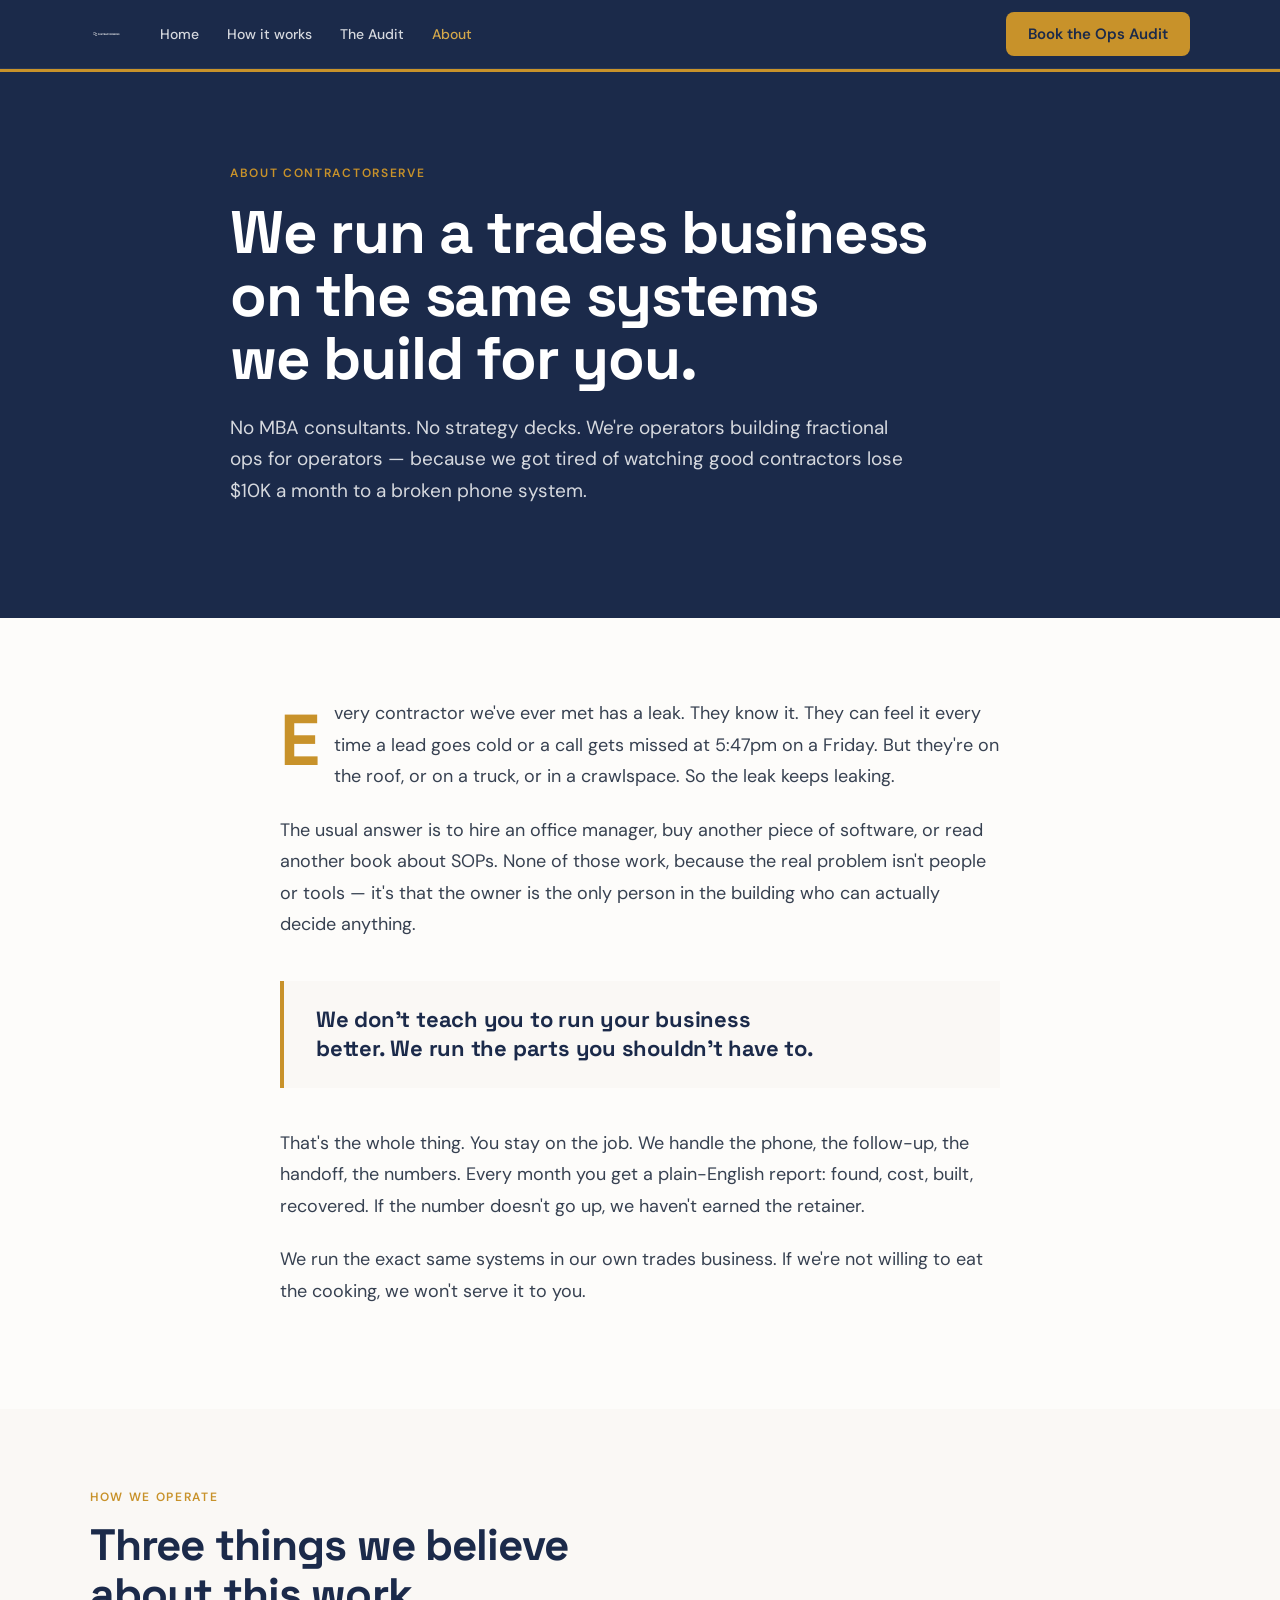
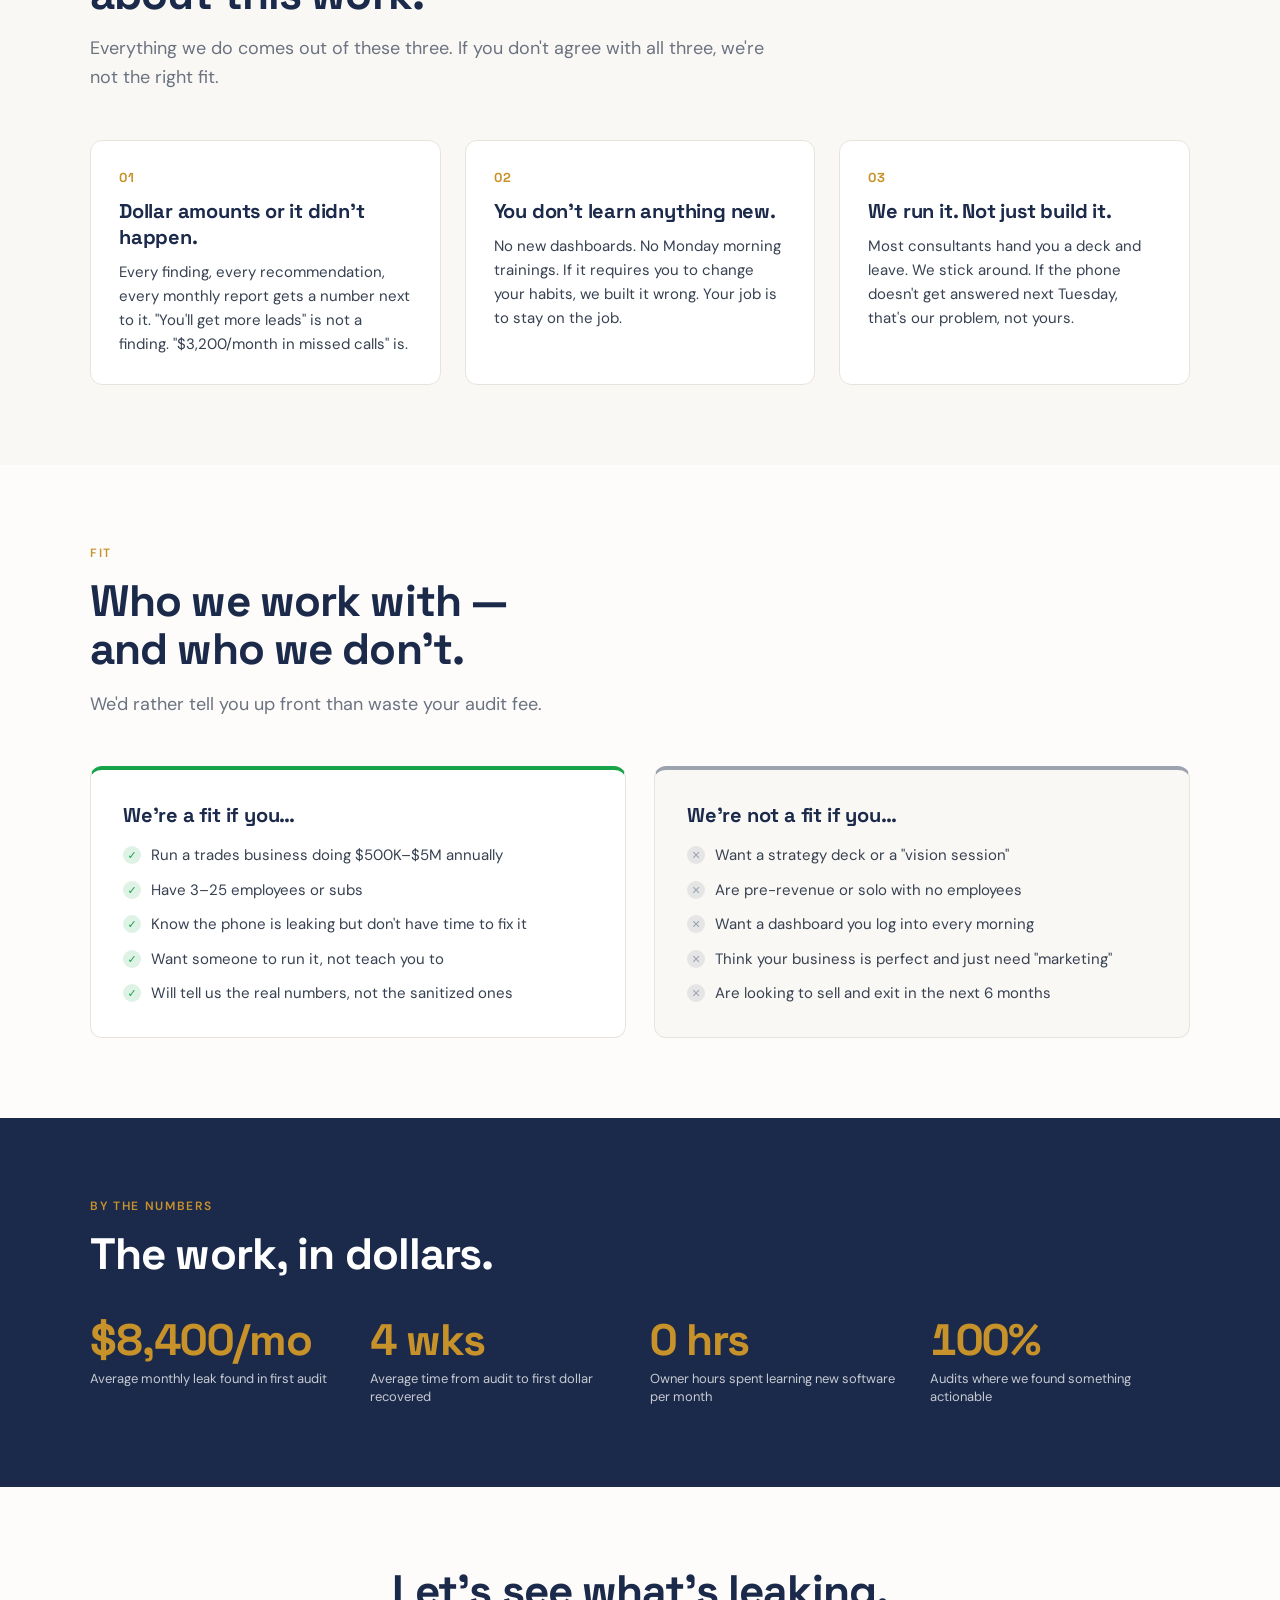
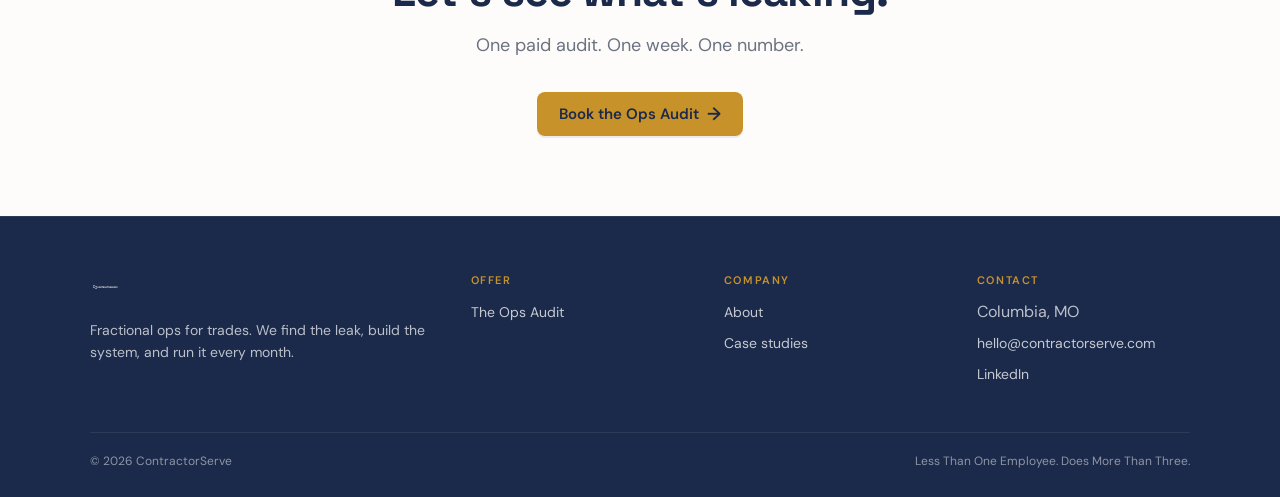
==== about.html @ bc0cdae5 "Rebuild as v2 multi-page site: ops-audit positioning, new brand Replaces the v1 single-page SPA (leg" ====
<!DOCTYPE html>
<html lang="en">
<head>
<meta charset="UTF-8">
<meta name="viewport" content="width=device-width, initial-scale=1">

<title>About — ContractorServe</title>
<meta name="description" content="Operators building fractional ops for operators. We run a trades business on the same systems we build for clients.">
<link rel="canonical" href="https://contractorserve.com/about.html">

<link rel="icon" type="image/svg+xml" href="/assets/logo-icon-gold.svg">
<link rel="apple-touch-icon" href="/assets/logo-icon-gold.png">

<meta property="og:type" content="website">
<meta property="og:title" content="About — ContractorServe">
<meta property="og:description" content="Operators building fractional ops for operators. We run a trades business on the same systems we build for clients.">
<meta property="og:url" content="https://contractorserve.com/about.html">
<meta property="og:image" content="https://contractorserve.com/assets/og-default.png">
<meta property="og:site_name" content="ContractorServe">

<meta name="twitter:card" content="summary_large_image">
<meta name="twitter:title" content="About — ContractorServe">
<meta name="twitter:description" content="Operators building fractional ops for operators. We run a trades business on the same systems we build for clients.">
<meta name="twitter:image" content="https://contractorserve.com/assets/og-default.png">

<meta name="theme-color" content="#1B2A4A">

<link rel="stylesheet" href="/colors_and_type.css">
<link rel="stylesheet" href="/_shared.css">
<style>
  .about-hero__inner { max-width: 820px; margin: 0 auto; }
  .about-hero h1 { font-family: var(--font-display); font-weight: 700; font-size: clamp(40px, 5.2vw, 60px); line-height: 1.05; letter-spacing: -0.02em; margin: 0 0 22px; color: #fff; text-wrap: balance; }
  .about-hero p.lede { font-size: 19px; line-height: 1.65; color: rgba(255,255,255,0.82); margin: 0; max-width: 680px; }

  .manifesto { max-width: 720px; margin: 0 auto; }
  .manifesto p { font-size: 18px; line-height: 1.75; color: var(--cs-text-dark); margin: 0 0 22px; }
  .manifesto p:first-of-type::first-letter { font-family: var(--font-display); font-weight: 700; font-size: 72px; line-height: 1; float: left; color: var(--cs-gold); margin: 6px 14px 0 0; }
  .manifesto blockquote { margin: 40px 0; padding: 24px 32px; border-left: 4px solid var(--cs-gold); background: var(--cs-cream); font-family: var(--font-display); font-weight: 700; font-size: 22px; line-height: 1.35; letter-spacing: -0.01em; color: var(--cs-navy); text-wrap: balance; }

  .principles { display: grid; grid-template-columns: repeat(3, 1fr); gap: 24px; }
  .principle { background: #fff; border: 1px solid var(--cs-stone); border-radius: 12px; padding: 28px; }
  .principle__num { font-family: var(--font-display); font-weight: 700; font-size: 13px; letter-spacing: 0.08em; color: var(--cs-gold); margin-bottom: 12px; }
  .principle__title { font-family: var(--font-display); font-weight: 700; font-size: 20px; color: var(--cs-navy); margin: 0 0 10px; letter-spacing: -0.01em; }
  .principle__desc { font-size: 15px; line-height: 1.6; color: var(--cs-text-dark); margin: 0; }

  .who { display: grid; grid-template-columns: 1fr 1fr; gap: 28px; }
  .who__col { background: #fff; border-radius: 12px; padding: 32px; border: 1px solid var(--cs-stone); }
  .who__col--yes { border-top: 4px solid var(--cs-success); }
  .who__col--no  { border-top: 4px solid var(--cs-text-muted); background: var(--cs-cream); }
  .who__head { font-family: var(--font-display); font-weight: 700; font-size: 20px; color: var(--cs-navy); margin: 0 0 16px; letter-spacing: -0.01em; }
  .who ul { list-style: none; padding: 0; margin: 0; display: grid; gap: 12px; }
  .who li { font-size: 15px; line-height: 1.5; display: flex; gap: 10px; align-items: flex-start; }
  .who .mark { flex-shrink: 0; width: 18px; height: 18px; border-radius: 50%; display: inline-flex; align-items: center; justify-content: center; font-size: 11px; font-weight: 700; margin-top: 2px; }
  .who__col--yes .mark { background: rgba(22,163,74,0.14); color: var(--cs-success); }
  .who__col--no  .mark { background: rgba(156,163,175,0.22); color: var(--cs-text-muted); }

  .stats { display: grid; grid-template-columns: repeat(4, 1fr); gap: 20px; }
  .stat { text-align: left; }
  .stat__val { font-family: var(--font-display); font-weight: 700; font-size: 44px; line-height: 1; letter-spacing: -0.02em; color: var(--cs-gold); font-variant-numeric: tabular-nums; margin-bottom: 8px; }
  .stat__lbl { font-size: 13px; color: rgba(255,255,255,0.75); line-height: 1.4; }

  @media (max-width: 900px) {
    .principles, .who, .stats { grid-template-columns: 1fr; }
  }
</style>
</head>
<body>

<div id="nav-slot"></div>

<section class="hero about-hero">
  <div class="about-hero__inner">
    <div class="overline">About ContractorServe</div>
    <h1>We run a trades business on the same systems we build for you.</h1>
    <p class="lede">No MBA consultants. No strategy decks. We're operators building fractional ops for operators — because we got tired of watching good contractors lose $10K a month to a broken phone system.</p>
  </div>
</section>

<section class="sec">
  <div class="container">
    <div class="manifesto">
      <p>Every contractor we've ever met has a leak. They know it. They can feel it every time a lead goes cold or a call gets missed at 5:47pm on a Friday. But they're on the roof, or on a truck, or in a crawlspace. So the leak keeps leaking.</p>
      <p>The usual answer is to hire an office manager, buy another piece of software, or read another book about SOPs. None of those work, because the real problem isn't people or tools — it's that the owner is the only person in the building who can actually decide anything.</p>
      <blockquote>We don't teach you to run your business better. We run the parts you shouldn't have to.</blockquote>
      <p>That's the whole thing. You stay on the job. We handle the phone, the follow-up, the handoff, the numbers. Every month you get a plain-English report: found, cost, built, recovered. If the number doesn't go up, we haven't earned the retainer.</p>
      <p>We run the exact same systems in our own trades business. If we're not willing to eat the cooking, we won't serve it to you.</p>
    </div>
  </div>
</section>

<section class="sec sec--cream">
  <div class="container">
    <div class="sec-overline">How we operate</div>
    <h2 class="sec-title">Three things we believe about this work.</h2>
    <p class="sec-sub">Everything we do comes out of these three. If you don't agree with all three, we're not the right fit.</p>
    <div class="principles">
      <div class="principle">
        <div class="principle__num">01</div>
        <h3 class="principle__title">Dollar amounts or it didn't happen.</h3>
        <p class="principle__desc">Every finding, every recommendation, every monthly report gets a number next to it. "You'll get more leads" is not a finding. "$3,200/month in missed calls" is.</p>
      </div>
      <div class="principle">
        <div class="principle__num">02</div>
        <h3 class="principle__title">You don't learn anything new.</h3>
        <p class="principle__desc">No new dashboards. No Monday morning trainings. If it requires you to change your habits, we built it wrong. Your job is to stay on the job.</p>
      </div>
      <div class="principle">
        <div class="principle__num">03</div>
        <h3 class="principle__title">We run it. Not just build it.</h3>
        <p class="principle__desc">Most consultants hand you a deck and leave. We stick around. If the phone doesn't get answered next Tuesday, that's our problem, not yours.</p>
      </div>
    </div>
  </div>
</section>

<section class="sec">
  <div class="container">
    <div class="sec-overline">Fit</div>
    <h2 class="sec-title">Who we work with — and who we don't.</h2>
    <p class="sec-sub">We'd rather tell you up front than waste your audit fee.</p>
    <div class="who">
      <div class="who__col who__col--yes">
        <h3 class="who__head">We're a fit if you…</h3>
        <ul>
          <li><span class="mark">✓</span>Run a trades business doing $500K–$5M annually</li>
          <li><span class="mark">✓</span>Have 3–25 employees or subs</li>
          <li><span class="mark">✓</span>Know the phone is leaking but don't have time to fix it</li>
          <li><span class="mark">✓</span>Want someone to run it, not teach you to</li>
          <li><span class="mark">✓</span>Will tell us the real numbers, not the sanitized ones</li>
        </ul>
      </div>
      <div class="who__col who__col--no">
        <h3 class="who__head">We're not a fit if you…</h3>
        <ul>
          <li><span class="mark">✕</span>Want a strategy deck or a "vision session"</li>
          <li><span class="mark">✕</span>Are pre-revenue or solo with no employees</li>
          <li><span class="mark">✕</span>Want a dashboard you log into every morning</li>
          <li><span class="mark">✕</span>Think your business is perfect and just need "marketing"</li>
          <li><span class="mark">✕</span>Are looking to sell and exit in the next 6 months</li>
        </ul>
      </div>
    </div>
  </div>
</section>

<section class="sec sec--navy">
  <div class="container">
    <div class="sec-overline" style="color: var(--cs-gold);">By the numbers</div>
    <h2 class="sec-title">The work, in dollars.</h2>
    <div class="stats" style="margin-top: 40px;">
      <div class="stat">
        <div class="stat__val">$8,400/mo</div>
        <div class="stat__lbl">Average monthly leak found in first audit</div>
      </div>
      <div class="stat">
        <div class="stat__val">4 wks</div>
        <div class="stat__lbl">Average time from audit to first dollar recovered</div>
      </div>
      <div class="stat">
        <div class="stat__val">0 hrs</div>
        <div class="stat__lbl">Owner hours spent learning new software per month</div>
      </div>
      <div class="stat">
        <div class="stat__val">100%</div>
        <div class="stat__lbl">Audits where we found something actionable</div>
      </div>
    </div>
  </div>
</section>

<section class="sec">
  <div class="container" style="text-align: center;">
    <h2 class="sec-title" style="margin: 0 auto 16px;">Let's see what's leaking.</h2>
    <p class="sec-sub" style="margin: 0 auto 32px;">One paid audit. One week. One number.</p>
    <button class="btn btn--primary" onclick="book()">Book the Ops Audit <span style="font-size:18px;line-height:1">→</span></button>
  </div>
</section>

<div id="footer-slot"></div>

<script src="/_chrome.js"></script>
<script>renderChrome('about');</script>
</body>
</html>
---- colors_and_type.css ----
/* ==========================================================================
   ContractorServe Design System — Core Tokens
   Colors + Type + Spacing + Radii + Shadows
   Source of truth: ContractorServe_StyleGuide_v2.pdf (April 2026)
   ========================================================================== */

/* Google Fonts — loaded via README index.html / any consuming file.
   Archivo Black is LOCKED to the logo wordmark only — never used for UI. */
@import url('https://fonts.googleapis.com/css2?family=Archivo+Black&family=Space+Grotesk:wght@500;600;700&family=DM+Sans:wght@400;500;600;700&display=swap');

:root {
  /* ---------- PRIMARY COLORS ---------- */
  --cs-navy:         #1B2A4A;  /* Dominant. Nav, footers, hero, headers, primary text on light */
  --cs-gold:         #C8922A;  /* ACCENT ONLY. CTAs, dollar callouts, highlights. Never a fill. */

  /* ---------- NEUTRALS / SURFACES ---------- */
  --cs-navy-light:   #243556;  /* Hover states on navy, secondary nav */
  --cs-gold-light:   #D4A84A;  /* Hover on gold CTAs */
  --cs-cream:        #FAF8F5;  /* Section backgrounds, cards */
  --cs-warm-white:   #FDFCFA;  /* Page background. NEVER pure white. */
  --cs-stone:        #E8E4DD;  /* Borders, dividers, muted backgrounds */

  /* ---------- TEXT ---------- */
  --cs-text-dark:    #374151;  /* Body copy. NEVER pure black. */
  --cs-text-light:   #6B7280;  /* Secondary text, captions */
  --cs-text-muted:   #9CA3AF;  /* Timestamps, footnotes, disclaimers */

  /* ---------- SEMANTIC (reports, dashboards — NOT decorative) ---------- */
  --cs-success:      #16A34A;  /* Recovered revenue, positive results */
  --cs-warning:      #F59E0B;  /* At-risk, caution */
  --cs-danger:       #DC2626;  /* Leaks, critical issues, "without ContractorServe" */
  --cs-info:         #2563EB;  /* Informational, neutral callouts */

  /* ---------- SEMANTIC ALIASES (foreground / background) ---------- */
  --fg-1:            var(--cs-navy);        /* Primary display text on light */
  --fg-2:            var(--cs-text-dark);   /* Body */
  --fg-3:            var(--cs-text-light);  /* Secondary */
  --fg-4:            var(--cs-text-muted);  /* Tertiary */
  --fg-accent:       var(--cs-gold);
  --fg-on-navy:      #FFFFFF;               /* White is OK as a foreground on navy */

  --bg-page:         var(--cs-warm-white);
  --bg-section:      var(--cs-cream);
  --bg-card:         #FFFFFF;               /* Cards may be true white for contrast on cream */
  --bg-navy:         var(--cs-navy);
  --bg-muted:        var(--cs-stone);

  --border:          var(--cs-stone);
  --border-strong:   #D6D1C8;

  /* ---------- TYPE FAMILIES ---------- */
  --font-logo:       'Archivo Black', 'Arial Black', sans-serif; /* LOGO LOCKUP ONLY */
  --font-display:    'Space Grotesk', 'Inter', system-ui, sans-serif;
  --font-body:       'DM Sans', 'Inter', system-ui, -apple-system, sans-serif;
  --font-mono:       ui-monospace, 'SF Mono', Menlo, Consolas, monospace;

  /* ---------- TYPE SCALE (desktop defaults) ---------- */
  --fs-hero:         clamp(48px, 6vw, 80px);   /* Hero headline */
  --fs-page-title:   clamp(36px, 4vw, 56px);   /* Page title */
  --fs-section:      clamp(28px, 3vw, 40px);   /* Section title */
  --fs-card-title:   22px;                     /* Card title */
  --fs-body-lg:      19px;                     /* Intro / lead copy */
  --fs-body:         16px;                     /* Default body */
  --fs-small:        14px;                     /* Caption */
  --fs-label:        12px;                     /* Overline / label */
  --fs-dollar:       clamp(56px, 7vw, 72px);   /* Leak / recovery callout numbers */

  /* ---------- LINE HEIGHTS ---------- */
  --lh-tight:        1.05;   /* Hero */
  --lh-display:      1.12;   /* Titles */
  --lh-body:         1.6;    /* Body */
  --lh-loose:        1.7;    /* Long-form */

  /* ---------- LETTER SPACING ---------- */
  --tracking-display: -0.02em;
  --tracking-title:   -0.01em;
  --tracking-body:    0;
  --tracking-label:   0.12em;  /* UPPERCASE labels / overlines */

  /* ---------- SPACING ---------- */
  --space-1:  4px;
  --space-2:  8px;
  --space-3:  12px;
  --space-4:  16px;
  --space-5:  24px;
  --space-6:  32px;
  --space-7:  40px;
  --space-8:  48px;
  --space-9:  64px;
  --space-10: 80px;

  /* Layout */
  --content-max:     1100px;  /* Default max width */
  --content-text:    900px;   /* Text-heavy */
  --content-read:    700px;   /* Long-form reading */
  --section-pad-y:   80px;    /* Desktop */
  --section-pad-y-m: 48px;    /* Mobile */
  --section-pad-x:   24px;
  --card-gap:        24px;
  --component-gap:   48px;

  /* ---------- RADII ---------- */
  --radius-sm:   6px;   /* Small surfaces */
  --radius-btn:  8px;   /* Buttons */
  --radius-md:   12px;  /* Cards */
  --radius-lg:   16px;  /* Large containers */

  /* ---------- SHADOWS ---------- */
  /* Minimal, no cinematic blurs. Use navy-tinted at low opacity. */
  --shadow-sm:  0 1px 2px rgba(27, 42, 74, 0.06);
  --shadow-md:  0 4px 12px rgba(27, 42, 74, 0.08);
  --shadow-lg:  0 12px 32px rgba(27, 42, 74, 0.12);
  --shadow-cta: 0 2px 0 rgba(27, 42, 74, 0.08);  /* Flat press-style for gold CTAs */

  /* ---------- MOTION ---------- */
  --ease-out:    cubic-bezier(0.22, 0.61, 0.36, 1);
  --ease-in-out: cubic-bezier(0.65, 0, 0.35, 1);
  --dur-fast:    120ms;
  --dur-base:    180ms;
  --dur-slow:    280ms;
}

/* ==========================================================================
   BASE ELEMENT STYLES — opt-in by adding `class="cs"` to a root element
   ========================================================================== */

.cs, .cs * { box-sizing: border-box; }

.cs {
  font-family: var(--font-body);
  font-size: var(--fs-body);
  line-height: var(--lh-body);
  color: var(--fg-2);
  background: var(--bg-page);
  -webkit-font-smoothing: antialiased;
  -moz-osx-font-smoothing: grayscale;
}

/* Headings — Space Grotesk Bold. Sentence case, tight tracking. */
.cs h1, .cs .h1,
.cs h2, .cs .h2,
.cs h3, .cs .h3,
.cs h4, .cs .h4 {
  font-family: var(--font-display);
  font-weight: 700;
  color: var(--fg-1);
  letter-spacing: var(--tracking-display);
  line-height: var(--lh-display);
  margin: 0 0 var(--space-4);
  text-wrap: balance;
}

.cs h1, .cs .h1 { font-size: var(--fs-hero); line-height: var(--lh-tight); }
.cs h2, .cs .h2 { font-size: var(--fs-page-title); }
.cs h3, .cs .h3 { font-size: var(--fs-section); }
.cs h4, .cs .h4 { font-size: var(--fs-card-title); letter-spacing: var(--tracking-title); }

.cs p { margin: 0 0 var(--space-4); text-wrap: pretty; }
.cs .body-lg { font-size: var(--fs-body-lg); line-height: var(--lh-loose); }
.cs .body    { font-size: var(--fs-body); }
.cs .small   { font-size: var(--fs-small); color: var(--fg-3); }
.cs .muted   { color: var(--fg-4); }

/* Overline / label — UPPERCASE, letter-spaced, DM Sans 600 */
.cs .label, .cs .overline {
  font-family: var(--font-body);
  font-size: var(--fs-label);
  font-weight: 600;
  letter-spacing: var(--tracking-label);
  text-transform: uppercase;
  color: var(--fg-3);
}

/* Dollar callout — the signature v2 typographic role */
.cs .dollar {
  font-family: var(--font-display);
  font-weight: 700;
  font-size: var(--fs-dollar);
  line-height: 1;
  letter-spacing: var(--tracking-display);
  color: var(--fg-1);
  font-variant-numeric: tabular-nums;
}
.cs .dollar--leak     { color: var(--cs-danger); }
.cs .dollar--recovery { color: var(--cs-success); }
.cs .dollar--gold     { color: var(--cs-gold); }

/* Links */
.cs a {
  color: var(--cs-navy);
  text-decoration: underline;
  text-decoration-thickness: 1.5px;
  text-underline-offset: 3px;
  transition: color var(--dur-fast) var(--ease-out);
}
.cs a:hover { color: var(--cs-gold); }

/* Selection */
.cs ::selection { background: var(--cs-gold); color: var(--cs-navy); }

/* ==========================================================================
   REUSABLE UTILITY CLASSES
   ========================================================================== */

.cs-container       { max-width: var(--content-max); margin: 0 auto; padding: 0 var(--section-pad-x); }
.cs-container--text { max-width: var(--content-text); margin: 0 auto; padding: 0 var(--section-pad-x); }
.cs-container--read { max-width: var(--content-read); margin: 0 auto; padding: 0 var(--section-pad-x); }

.cs-section       { padding: var(--section-pad-y) 0; }
.cs-section--navy { background: var(--bg-navy); color: var(--fg-on-navy); }
.cs-section--navy h1, .cs-section--navy h2, .cs-section--navy h3, .cs-section--navy h4 { color: var(--fg-on-navy); }
.cs-section--cream { background: var(--bg-section); }
---- _shared.css ----
/* ==========================================================================
   ContractorServe website — shared chrome + primitives
   Loaded by every page under ui_kits/website/
   ========================================================================== */

html, body { margin: 0; padding: 0; background: var(--cs-warm-white); font-family: var(--font-body); color: var(--cs-text-dark); -webkit-font-smoothing: antialiased; }
*, *::before, *::after { box-sizing: border-box; }
a { text-decoration: none; color: inherit; }
button { font-family: inherit; cursor: pointer; border: none; background: none; }

/* NAV */
.nav { position: sticky; top: 0; z-index: 50; background: var(--cs-navy); min-height: 68px; padding: 0 24px; border-bottom: 1px solid rgba(255,255,255,0.06); }
.nav__inner { max-width: 1100px; margin: 0 auto; display: flex; align-items: center; justify-content: space-between; height: 68px; }
.nav__left { display: flex; align-items: center; gap: 40px; }
.nav__logo { height: 30px; display: block; }
.nav__links { display: flex; gap: 28px; }
.nav__link { color: rgba(255,255,255,0.82); font-size: 14px; font-weight: 500; padding: 6px 0; transition: color 120ms ease; }
.nav__link:hover, .nav__link.is-active { color: var(--cs-gold-light); }

/* BUTTONS */
.btn { display: inline-flex; align-items: center; gap: 8px; font-family: var(--font-body); font-weight: 600; font-size: 15px; padding: 13px 22px; border-radius: 8px; line-height: 1.2; transition: background 120ms ease, color 120ms ease; }
.btn--primary { background: var(--cs-gold); color: var(--cs-navy); box-shadow: 0 2px 0 rgba(27,42,74,0.08); }
.btn--primary:hover { background: var(--cs-gold-light); }
.btn--secondary { background: transparent; color: var(--cs-navy); border: 2px solid var(--cs-gold); padding: 11px 20px; }
.btn--secondary:hover { background: var(--cs-gold); }
.btn--secondary-light { background: transparent; color: #fff; border: 2px solid var(--cs-gold); padding: 11px 20px; }
.btn--secondary-light:hover { background: var(--cs-gold); color: var(--cs-navy); }
.btn--ghost-light { background: transparent; color: rgba(255,255,255,0.85); padding: 11px 20px; font-weight: 600; }
.btn--ghost-light:hover { color: var(--cs-gold-light); }

/* HERO (dark navy) */
.hero { background: var(--cs-navy); color: #fff; padding: 96px 24px 112px; position: relative; overflow: hidden; }
.hero::before { content: ''; position: absolute; top: 0; left: 0; right: 0; height: 3px; background: var(--cs-gold); }
.overline { font-size: 12px; font-weight: 600; letter-spacing: 0.14em; text-transform: uppercase; color: var(--cs-gold); margin-bottom: 20px; }

/* SECTIONS */
.sec { padding: 80px 24px; }
.sec--cream { background: var(--cs-cream); }
.sec--navy { background: var(--cs-navy); color: #fff; }
.container { max-width: 1100px; margin: 0 auto; }
.container--narrow { max-width: 820px; margin: 0 auto; }
.sec-overline { font-size: 12px; font-weight: 600; letter-spacing: 0.14em; text-transform: uppercase; color: var(--cs-gold); margin-bottom: 16px; }
.sec-title { font-family: var(--font-display); font-weight: 700; font-size: clamp(30px, 3.6vw, 44px); line-height: 1.1; letter-spacing: -0.02em; color: var(--cs-navy); margin: 0 0 16px; text-wrap: balance; max-width: 800px; }
.sec--navy .sec-title { color: #fff; }
.sec-sub { font-size: 18px; line-height: 1.6; color: var(--cs-text-light); max-width: 680px; margin: 0 0 48px; }
.sec--navy .sec-sub { color: rgba(255,255,255,0.75); }

/* FOOTER */
.footer { background: var(--cs-navy); color: rgba(255,255,255,0.7); padding: 56px 24px 28px; border-top: 1px solid rgba(255,255,255,0.08); }
.footer__grid { max-width: 1100px; margin: 0 auto; display: grid; grid-template-columns: 1.6fr 1fr 1fr 1fr; gap: 40px; }
.footer__logo { height: 28px; display: block; margin-bottom: 18px; }
.footer__about { font-size: 14px; line-height: 1.6; margin: 0; max-width: 340px; }
.footer__colhead { font-size: 11px; font-weight: 600; letter-spacing: 0.14em; text-transform: uppercase; color: var(--cs-gold); margin-bottom: 14px; }
.footer__list { list-style: none; padding: 0; margin: 0; display: grid; gap: 10px; }
.footer__list a { color: rgba(255,255,255,0.75); font-size: 14px; transition: color 120ms ease; }
.footer__list a:hover { color: var(--cs-gold-light); }
.footer__bottom { max-width: 1100px; margin: 48px auto 0; padding-top: 20px; border-top: 1px solid rgba(255,255,255,0.08); display: flex; justify-content: space-between; font-size: 12px; color: rgba(255,255,255,0.5); }

/* TOAST */
.toast { position: fixed; top: 20px; right: 20px; z-index: 100; background: var(--cs-navy); color: #fff; padding: 14px 36px 14px 20px; border-radius: 8px; box-shadow: 0 12px 32px rgba(27,42,74,0.22); font-size: 14px; max-width: 340px; border-left: 3px solid var(--cs-gold); animation: slideIn 200ms cubic-bezier(0.22,0.61,0.36,1); }
.toast__lbl { color: var(--cs-gold); font-size: 11px; font-weight: 600; letter-spacing: 0.12em; text-transform: uppercase; margin-bottom: 4px; }
.toast__close { position: absolute; top: 8px; right: 10px; background: transparent; color: rgba(255,255,255,0.6); font-size: 16px; cursor: pointer; padding: 0; border: none; }
@keyframes slideIn { from { transform: translateY(-8px); opacity: 0; } to { transform: translateY(0); opacity: 1; } }

/* RESPONSIVE */
@media (max-width: 900px) {
  .hero { padding: 64px 24px 72px; }
  .footer__grid { grid-template-columns: 1fr; }
  .nav__links { display: none; }
  .sec { padding: 56px 24px; }
}
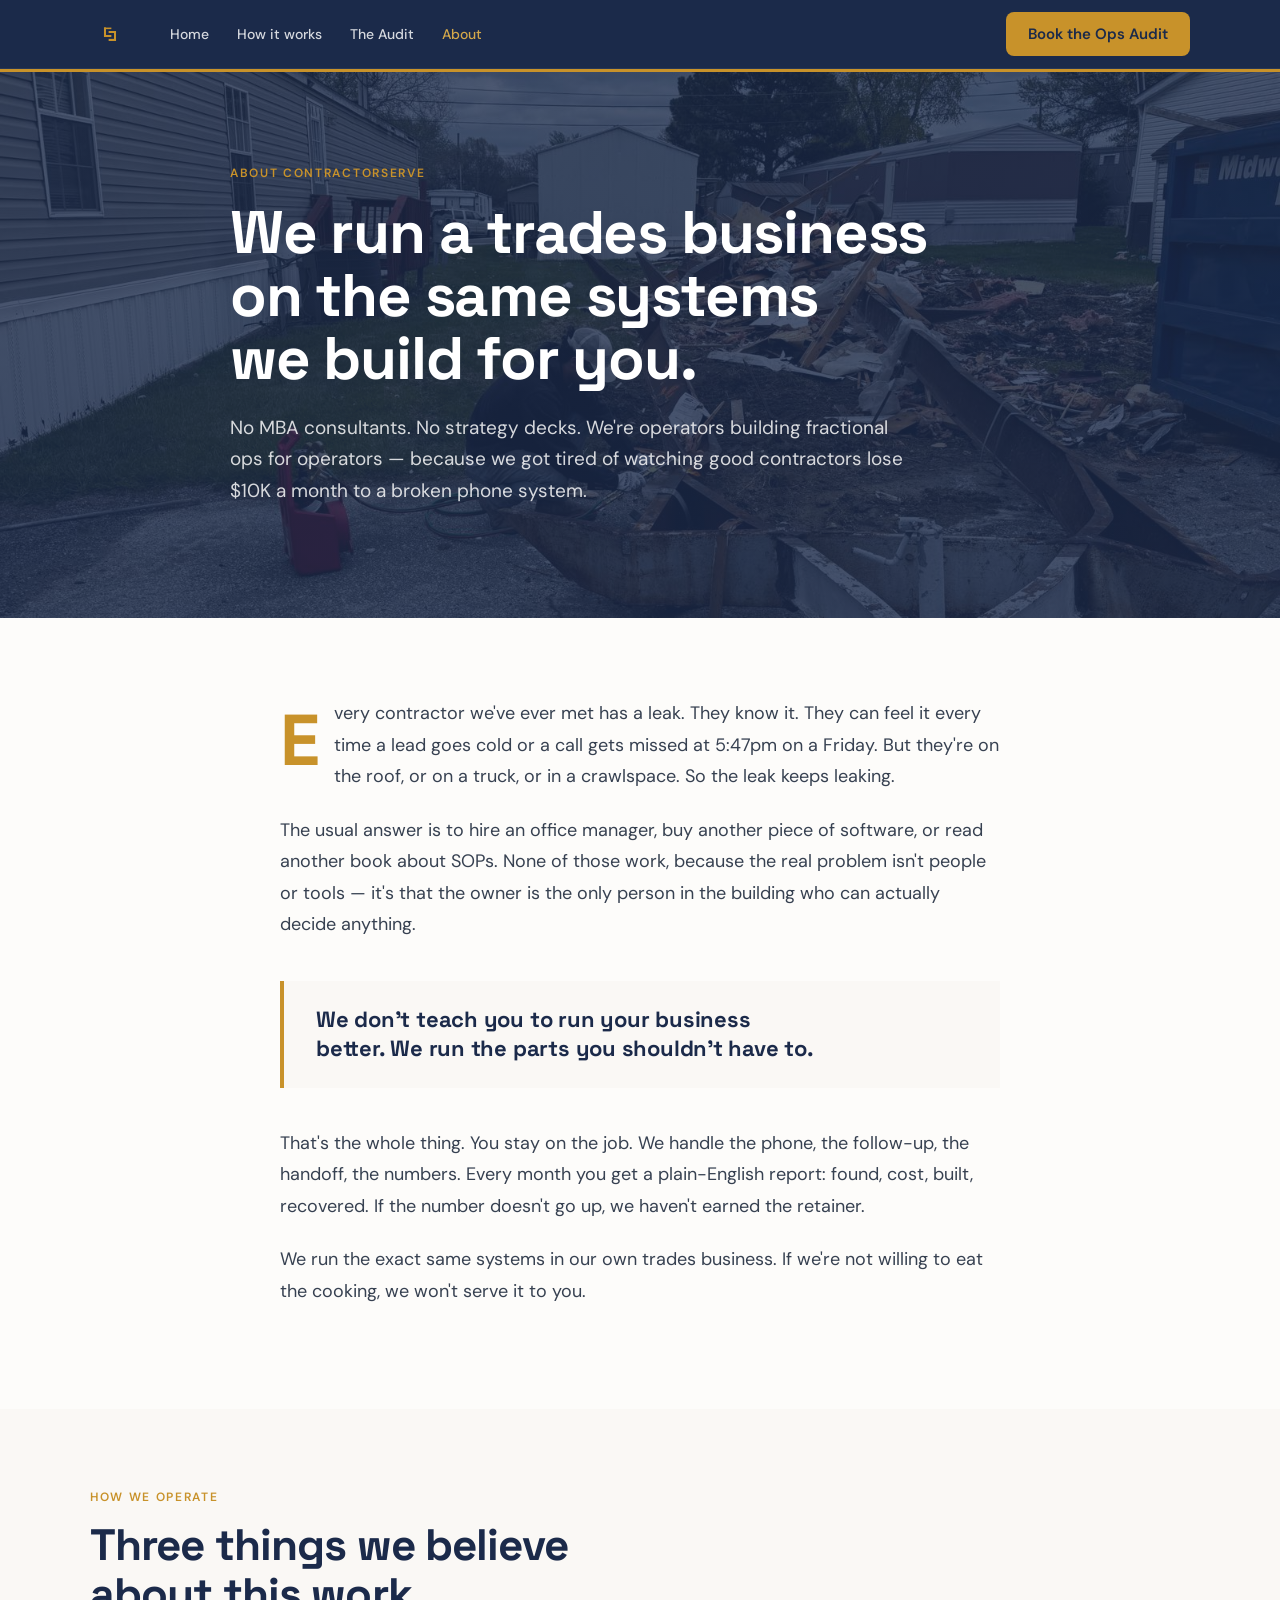
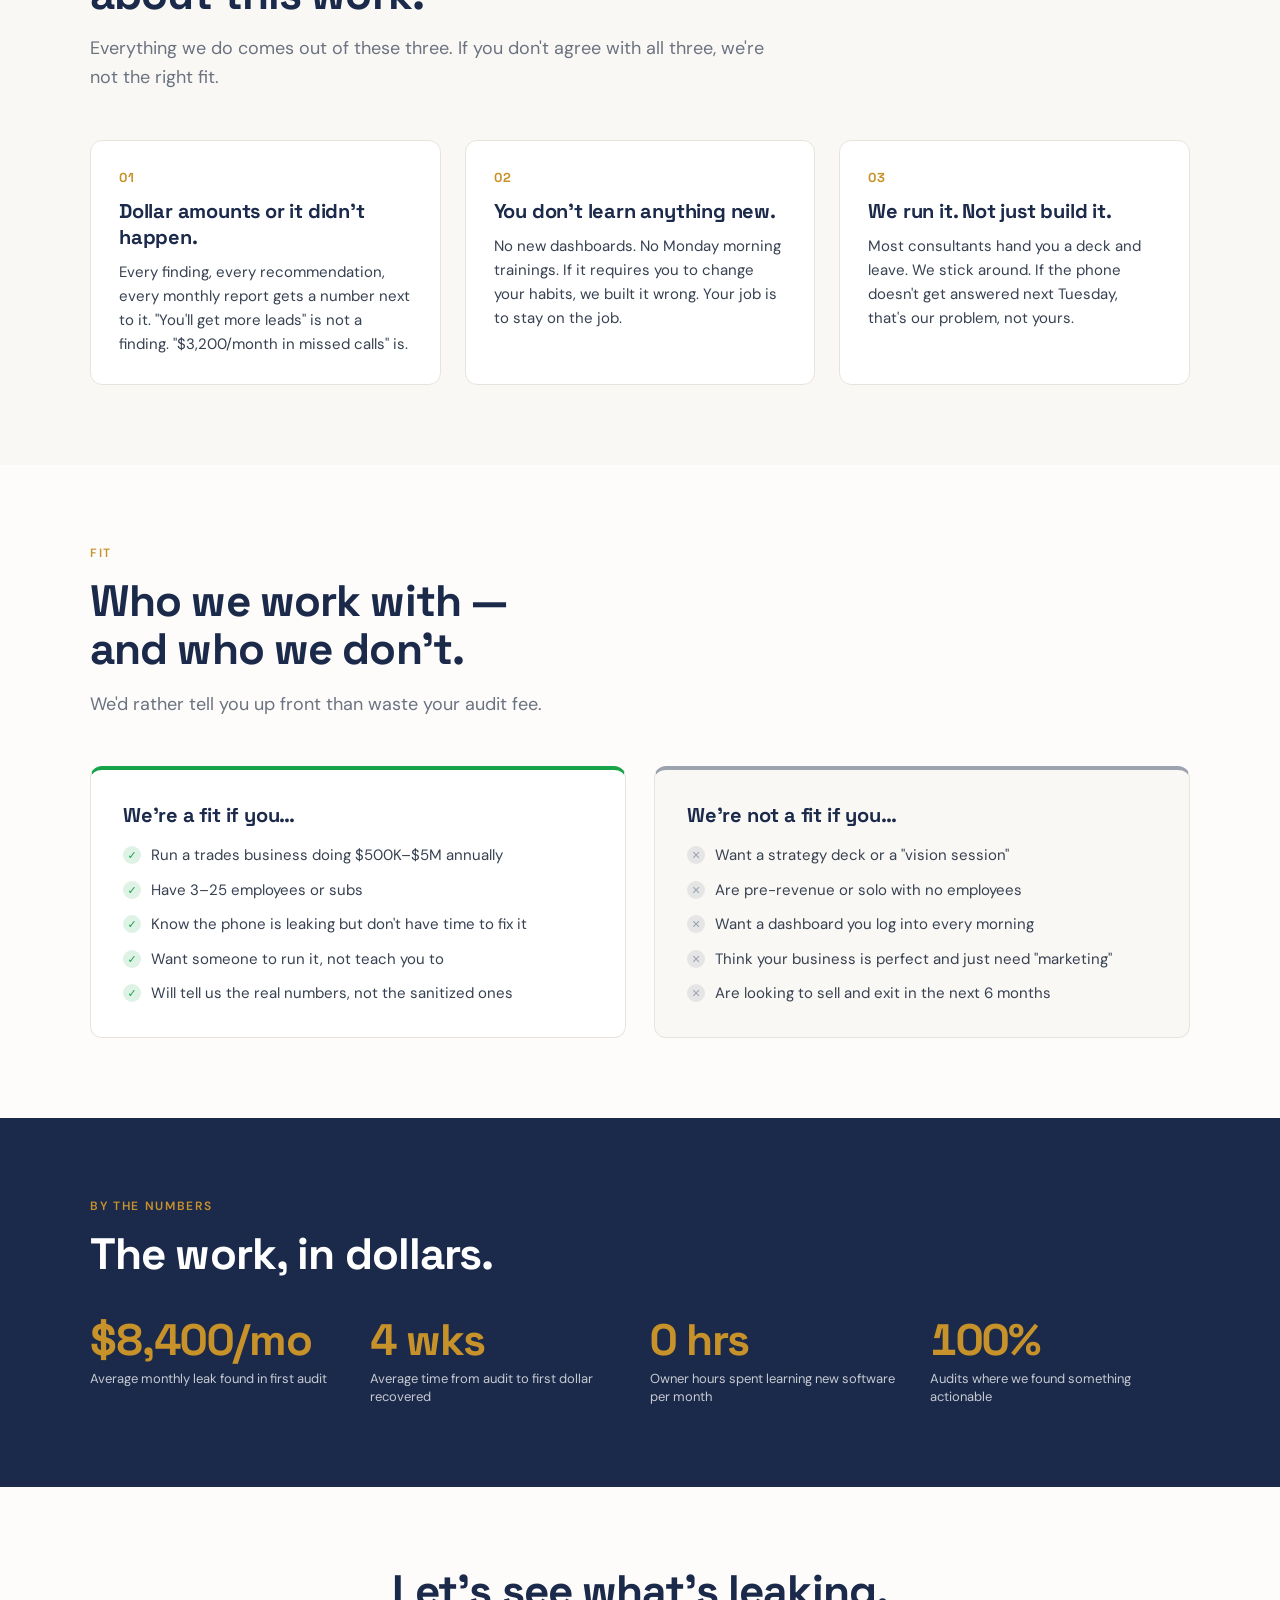
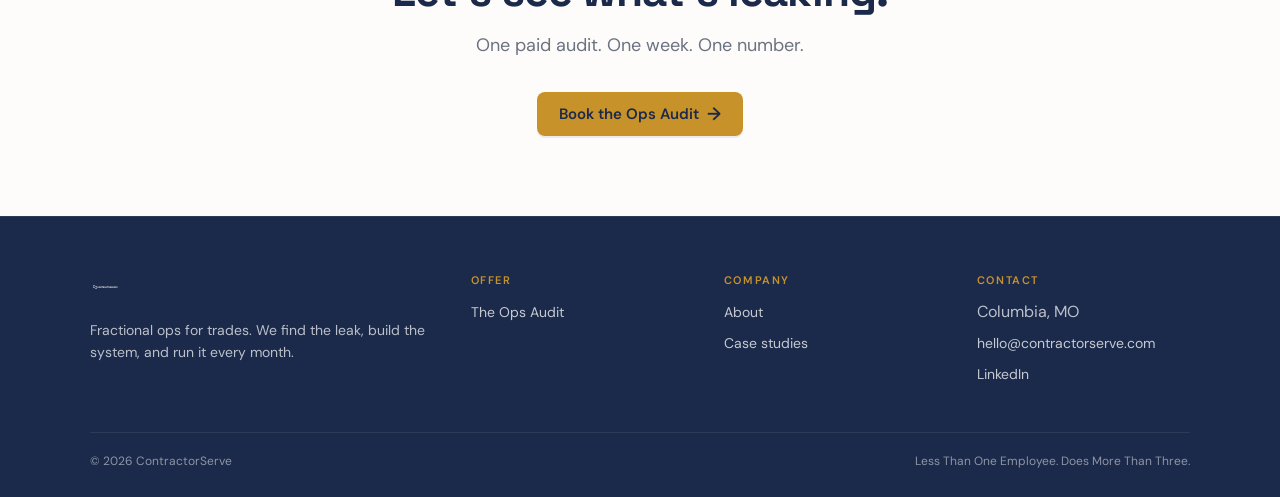
==== commit cf98c4b4: "Add navy-scrim hero treatment to About page Real job-site photo (operator with torch on a demo) laye" ====
--- a/about.html
+++ b/about.html
@@ -28,7 +28,16 @@
 <link rel="stylesheet" href="/colors_and_type.css">
 <link rel="stylesheet" href="/_shared.css">
 <style>
-  .about-hero__inner { max-width: 820px; margin: 0 auto; }
+  /* Scrim: real job-site photo behind a navy tint. Hero has room to breathe on this page. */
+  .about-hero {
+    background-image:
+      linear-gradient(rgba(27, 42, 74, 0.78), rgba(27, 42, 74, 0.82)),
+      url('/assets/hero-worker.jpg');
+    background-size: cover, cover;
+    background-position: center, center 35%;
+    background-repeat: no-repeat, no-repeat;
+  }
+  .about-hero__inner { max-width: 820px; margin: 0 auto; position: relative; z-index: 1; }
   .about-hero h1 { font-family: var(--font-display); font-weight: 700; font-size: clamp(40px, 5.2vw, 60px); line-height: 1.05; letter-spacing: -0.02em; margin: 0 0 22px; color: #fff; text-wrap: balance; }
   .about-hero p.lede { font-size: 19px; line-height: 1.65; color: rgba(255,255,255,0.82); margin: 0; max-width: 680px; }
 
--- a/_shared.css
+++ b/_shared.css
@@ -12,7 +12,7 @@
 .nav { position: sticky; top: 0; z-index: 50; background: var(--cs-navy); min-height: 68px; padding: 0 24px; border-bottom: 1px solid rgba(255,255,255,0.06); }
 .nav__inner { max-width: 1100px; margin: 0 auto; display: flex; align-items: center; justify-content: space-between; height: 68px; }
 .nav__left { display: flex; align-items: center; gap: 40px; }
-.nav__logo { height: 30px; display: block; }
+.nav__logo { height: 40px; width: 40px; display: block; }
 .nav__links { display: flex; gap: 28px; }
 .nav__link { color: rgba(255,255,255,0.82); font-size: 14px; font-weight: 500; padding: 6px 0; transition: color 120ms ease; }
 .nav__link:hover, .nav__link.is-active { color: var(--cs-gold-light); }
